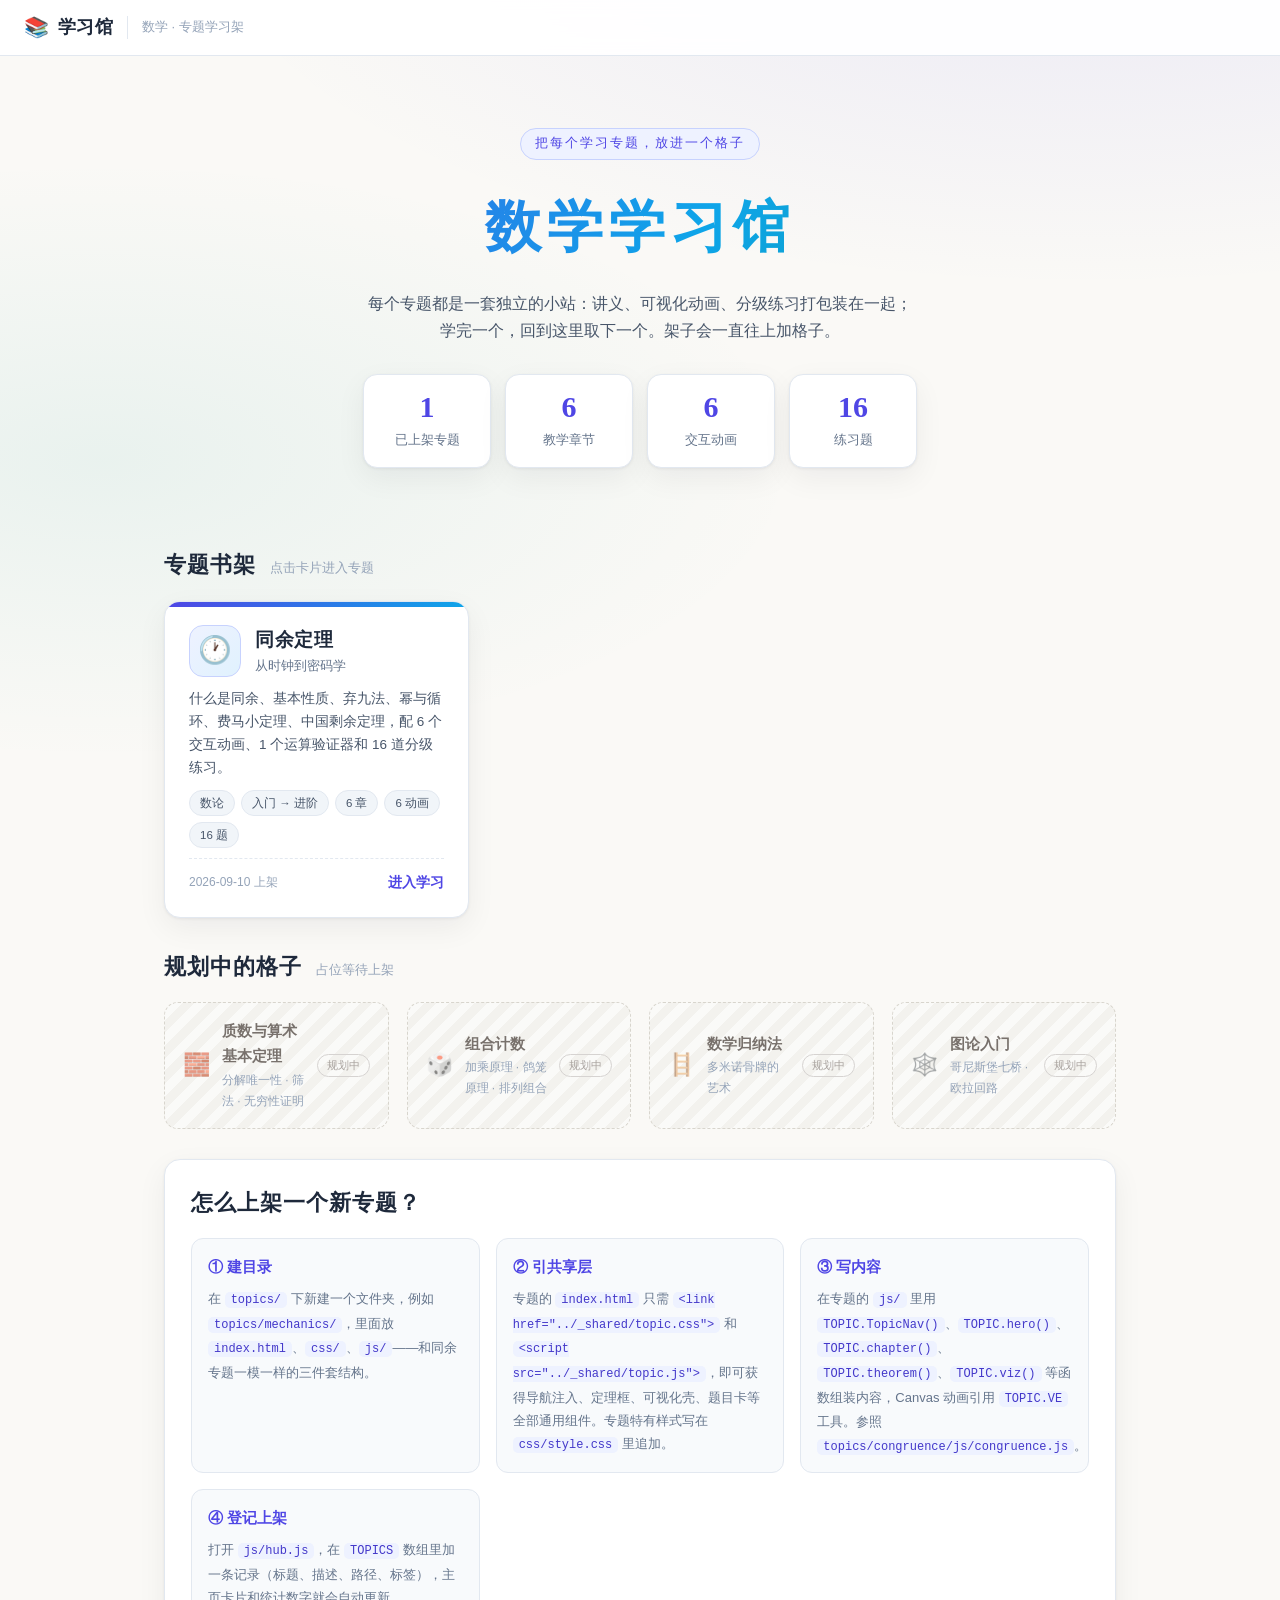
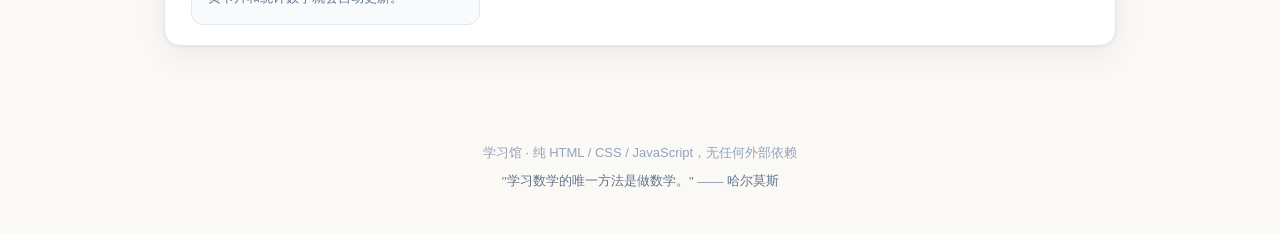
==== index.html @ ccb7c6f9 "学习馆：同余定理交互教学站 - 主界面（专题书架 + 规划位 + 上架指南） - 同余定理专题：6 章 + 6 动画 + 16 题分级练习 - 共享层 topics/_shared/：通用 CSS +" ====
<!DOCTYPE html>
<html lang="zh-CN">
<head>
<meta charset="UTF-8">
<meta name="viewport" content="width=device-width, initial-scale=1.0">
<title>学习馆 · 数学专题学习架</title>
<meta name="description" content="数学专题学习架：每个专题一个格子，讲义、动画、练习装在一起。已上架：同余定理。">
<link rel="stylesheet" href="css/hub.css">
</head>
<body>

<nav class="hubnav">
  <a class="brand" href="index.html"><span class="logo">📚</span> 学习馆</a>
  <span class="tagline">数学 · 专题学习架</span>
</nav>

<header class="hubhero">
  <div class="hero-inner">
    <div class="hero-badge">把每个学习专题，放进一个格子</div>
    <h1>数学学习馆</h1>
    <p class="hero-sub">
      每个专题都是一套独立的小站：讲义、可视化动画、分级练习打包装在一起；
      学完一个，回到这里取下一个。架子会一直往上加格子。
    </p>
    <div class="hubstats" id="hubstats"></div>
  </div>
</header>

<main class="hubmain">

  <!-- ═══ 专题书架 ═══ -->
  <section>
    <div class="sec-head">
      <h2>专题书架</h2>
      <span class="sec-note">点击卡片进入专题</span>
    </div>
    <div class="shelf" id="shelf"></div>
  </section>

  <!-- ═══ 规划中 ═══ -->
  <section>
    <div class="sec-head">
      <h2>规划中的格子</h2>
      <span class="sec-note">占位等待上架</span>
    </div>
    <div class="shelf planned-shelf" id="planned"></div>
  </section>

  <!-- ═══ 上架指南 ═══ -->
  <section class="howto">
    <div class="sec-head">
      <h2>怎么上架一个新专题？</h2>
    </div>
    <div class="howto-steps">
      <div class="howto-step">
        <b>① 建目录</b>
        <p>在 <code>topics/</code> 下新建一个文件夹，例如 <code>topics/mechanics/</code>，里面放 <code>index.html</code>、<code>css/</code>、<code>js/</code>——和同余专题一模一样的三件套结构。</p>
      </div>
      <div class="howto-step">
        <b>② 引共享层</b>
        <p>专题的 <code>index.html</code> 只需 <code>&lt;link href="../_shared/topic.css"&gt;</code> 和 <code>&lt;script src="../_shared/topic.js"&gt;</code>，即可获得导航注入、定理框、可视化壳、题目卡等全部通用组件。专题特有样式写在 <code>css/style.css</code> 里追加。</p>
      </div>
      <div class="howto-step">
        <b>③ 写内容</b>
        <p>在专题的 <code>js/</code> 里用 <code>TOPIC.TopicNav()</code>、<code>TOPIC.hero()</code>、<code>TOPIC.chapter()</code>、<code>TOPIC.theorem()</code>、<code>TOPIC.viz()</code> 等函数组装内容，Canvas 动画引用 <code>TOPIC.VE</code> 工具。参照 <code>topics/congruence/js/congruence.js</code>。</p>
      </div>
      <div class="howto-step">
        <b>④ 登记上架</b>
        <p>打开 <code>js/hub.js</code>，在 <code>TOPICS</code> 数组里加一条记录（标题、描述、路径、标签），主页卡片和统计数字就会自动更新。</p>
      </div>
    </div>
  </section>

</main>

<footer class="hubfoot">
  <p>学习馆 · 纯 HTML / CSS / JavaScript，无任何外部依赖</p>
  <p class="quote">"学习数学的唯一方法是做数学。" —— 哈尔莫斯</p>
</footer>

<script src="js/hub.js"></script>
</body>
</html>
---- css/hub.css ----
/* ═══════════════════════════════════════════════
   学习馆 · 主界面样式
   与专题站同一套纸感教学风格
   ═══════════════════════════════════════════════ */

:root {
  --ink: #1e293b;
  --ink-soft: #475569;
  --paper: #faf9f6;
  --card: #ffffff;
  --line: #e2e8f0;
  --radius: 16px;
  --shadow: 0 1px 3px rgba(15,23,42,.06), 0 10px 30px rgba(15,23,42,.06);
  --sans: -apple-system, BlinkMacSystemFont, "Segoe UI", "PingFang SC", "Hiragino Sans GB", "Microsoft YaHei", sans-serif;
  --serif: Georgia, "Times New Roman", "Songti SC", "SimSun", serif;
}

* { margin: 0; padding: 0; box-sizing: border-box; }
html { scroll-behavior: smooth; }
body {
  font-family: var(--sans);
  color: var(--ink);
  background:
    radial-gradient(900px 380px at 85% -5%, rgba(79,70,229,.09), transparent),
    radial-gradient(700px 300px at 8% 25%, rgba(13,148,136,.07), transparent),
    var(--paper);
  line-height: 1.75; font-size: 16px;
  display: flex; flex-direction: column; min-height: 100vh;
}

/* ───────── 顶栏 ───────── */
.hubnav {
  position: sticky; top: 0; z-index: 100;
  display: flex; align-items: center; gap: 14px;
  padding: 0 24px; height: 56px;
  background: rgba(255,255,255,.92); backdrop-filter: blur(10px);
  border-bottom: 1px solid var(--line);
}
.hubnav .brand {
  font-weight: 800; font-size: 18px; color: var(--ink);
  text-decoration: none; letter-spacing: .5px; display: flex; align-items: center; gap: 8px;
}
.hubnav .logo { font-size: 20px; }
.hubnav .tagline { font-size: 13px; color: #94a3b8; border-left: 1px solid var(--line); padding-left: 14px; }

/* ───────── 首屏 ───────── */
.hubhero { text-align: center; padding: 72px 24px 48px; }
.hero-badge {
  display: inline-block; font-size: 12.5px; letter-spacing: 2px;
  color: #4f46e5; background: #eef2ff; border: 1px solid #c7d2fe;
  padding: 4px 14px; border-radius: 999px; margin-bottom: 18px;
}
.hubhero h1 {
  font-size: clamp(38px, 6vw, 56px); font-weight: 900; letter-spacing: 6px;
  background: linear-gradient(120deg, #4f46e5, #0ea5e9 55%, #0d9488);
  -webkit-background-clip: text; background-clip: text; color: transparent;
}
.hero-sub {
  max-width: 560px; margin: 14px auto 30px; color: var(--ink-soft); font-size: 15.5px;
}
.hubstats {
  display: flex; justify-content: center; gap: 14px; flex-wrap: wrap;
}
.hubstat {
  background: var(--card); border: 1px solid var(--line); border-radius: 14px;
  box-shadow: var(--shadow);
  min-width: 128px; padding: 14px 22px; text-align: center;
}
.hubstat b {
  display: block; font-family: var(--serif); font-size: 30px; color: #4f46e5; line-height: 1.2;
}
.hubstat span { font-size: 12.5px; color: #64748b; }

/* ───────── 主体 ───────── */
.hubmain { flex: 1; max-width: 1000px; width: 100%; margin: 0 auto; padding: 0 24px 30px; }
section { margin: 30px 0; }
.sec-head { display: flex; align-items: baseline; gap: 14px; margin-bottom: 16px; }
.sec-head h2 { font-size: 22px; letter-spacing: 1px; }
.sec-note { font-size: 12.5px; color: #94a3b8; }

/* ───────── 书架卡片 ───────── */
.shelf {
  display: grid; grid-template-columns: repeat(auto-fill, minmax(290px, 1fr));
  gap: 18px;
}
.topic-card {
  position: relative; display: flex; flex-direction: column; gap: 10px;
  background: var(--card); border: 1px solid var(--line); border-radius: var(--radius);
  box-shadow: var(--shadow); padding: 22px 24px; text-decoration: none; color: var(--ink);
  transition: transform .18s, box-shadow .18s, border-color .18s;
  overflow: hidden;
}
.topic-card::before {
  content: ''; position: absolute; inset: 0 0 auto 0; height: 5px;
  background: linear-gradient(90deg, var(--tc1), var(--tc2));
}
.topic-card:hover { transform: translateY(-4px); box-shadow: 0 14px 34px rgba(79,70,229,.15); border-color: #c7d2fe; }

.tc-top { display: flex; align-items: center; gap: 14px; }
.tc-icon {
  width: 52px; height: 52px; border-radius: 14px; flex: none;
  display: flex; align-items: center; justify-content: center; font-size: 27px;
  background: linear-gradient(135deg, var(--tc1-soft), var(--tc2-soft));
  border: 1px solid var(--tc-line);
}
.tc-title-wrap { min-width: 0; }
.tc-title { font-size: 18.5px; font-weight: 800; letter-spacing: .5px; }
.tc-sub { font-size: 12.5px; color: #64748b; white-space: nowrap; overflow: hidden; text-overflow: ellipsis; }
.tc-desc { font-size: 13.5px; color: #475569; line-height: 1.7; }
.tc-tags { display: flex; flex-wrap: wrap; gap: 6px; }
.tc-tag {
  font-size: 11.5px; padding: 2px 10px; border-radius: 999px;
  background: #f1f5f9; color: #475569; border: 1px solid #e2e8f0;
}
.tc-foot {
  margin-top: auto; padding-top: 12px; border-top: 1px dashed var(--line);
  display: flex; align-items: center; justify-content: space-between;
}
.tc-date { font-size: 12px; color: #94a3b8; }
.tc-enter { font-size: 13.5px; font-weight: 700; color: var(--tc1); }
.topic-card:hover .tc-enter::after { content: ' →'; }

/* ───────── 规划中的占位卡 ───────── */
.planned-shelf { grid-template-columns: repeat(auto-fill, minmax(220px, 1fr)); }
.plan-card {
  display: flex; align-items: center; gap: 12px;
  background: repeating-linear-gradient(-45deg, #fafaf8, #fafaf8 9px, #f3f2ee 9px, #f3f2ee 18px);
  border: 1.5px dashed #d8d5cd; border-radius: 14px; padding: 16px 18px;
  color: #94a3b8;
}
.plan-ico { font-size: 22px; opacity: .55; }
.plan-title { font-size: 14.5px; font-weight: 700; color: #78716c; }
.plan-desc { font-size: 12px; }
.plan-badge {
  margin-left: auto; font-size: 10.5px; color: #a8a29e;
  border: 1px solid #d6d3d1; border-radius: 999px; padding: 1px 9px; white-space: nowrap;
}

/* ───────── 上架指南 ───────── */
.howto { background: var(--card); border: 1px solid var(--line); border-radius: var(--radius); box-shadow: var(--shadow); padding: 24px 26px 20px; }
.howto-steps { display: grid; grid-template-columns: repeat(auto-fit, minmax(240px, 1fr)); gap: 16px; }
.howto-step { background: #f8fafc; border: 1px solid var(--line); border-radius: 12px; padding: 14px 16px; }
.howto-step b { color: #4f46e5; font-size: 14.5px; }
.howto-step p { font-size: 13px; color: #64748b; margin-top: 6px; line-height: 1.8; }
.howto-step code {
  font-family: ui-monospace, SFMono-Regular, Menlo, monospace;
  font-size: 12px; background: #eef2ff; color: #4338ca;
  padding: 1px 6px; border-radius: 5px;
}

/* ───────── 页脚 ───────── */
.hubfoot { text-align: center; color: #94a3b8; font-size: 13px; padding: 36px 20px 48px; }
.hubfoot .quote { margin-top: 6px; font-family: var(--serif); color: #64748b; }

/* ───────── 响应式 ───────── */
@media (max-width: 560px) {
  .hubnav { padding: 0 14px; }
  .hubnav .tagline { display: none; }
  .hubhero { padding: 48px 16px 32px; }
  .hubstat { min-width: 104px; padding: 10px 14px; }
  .hubstat b { font-size: 24px; }
  .shelf { grid-template-columns: 1fr; }
  .hubmain { padding: 0 16px 20px; }
}
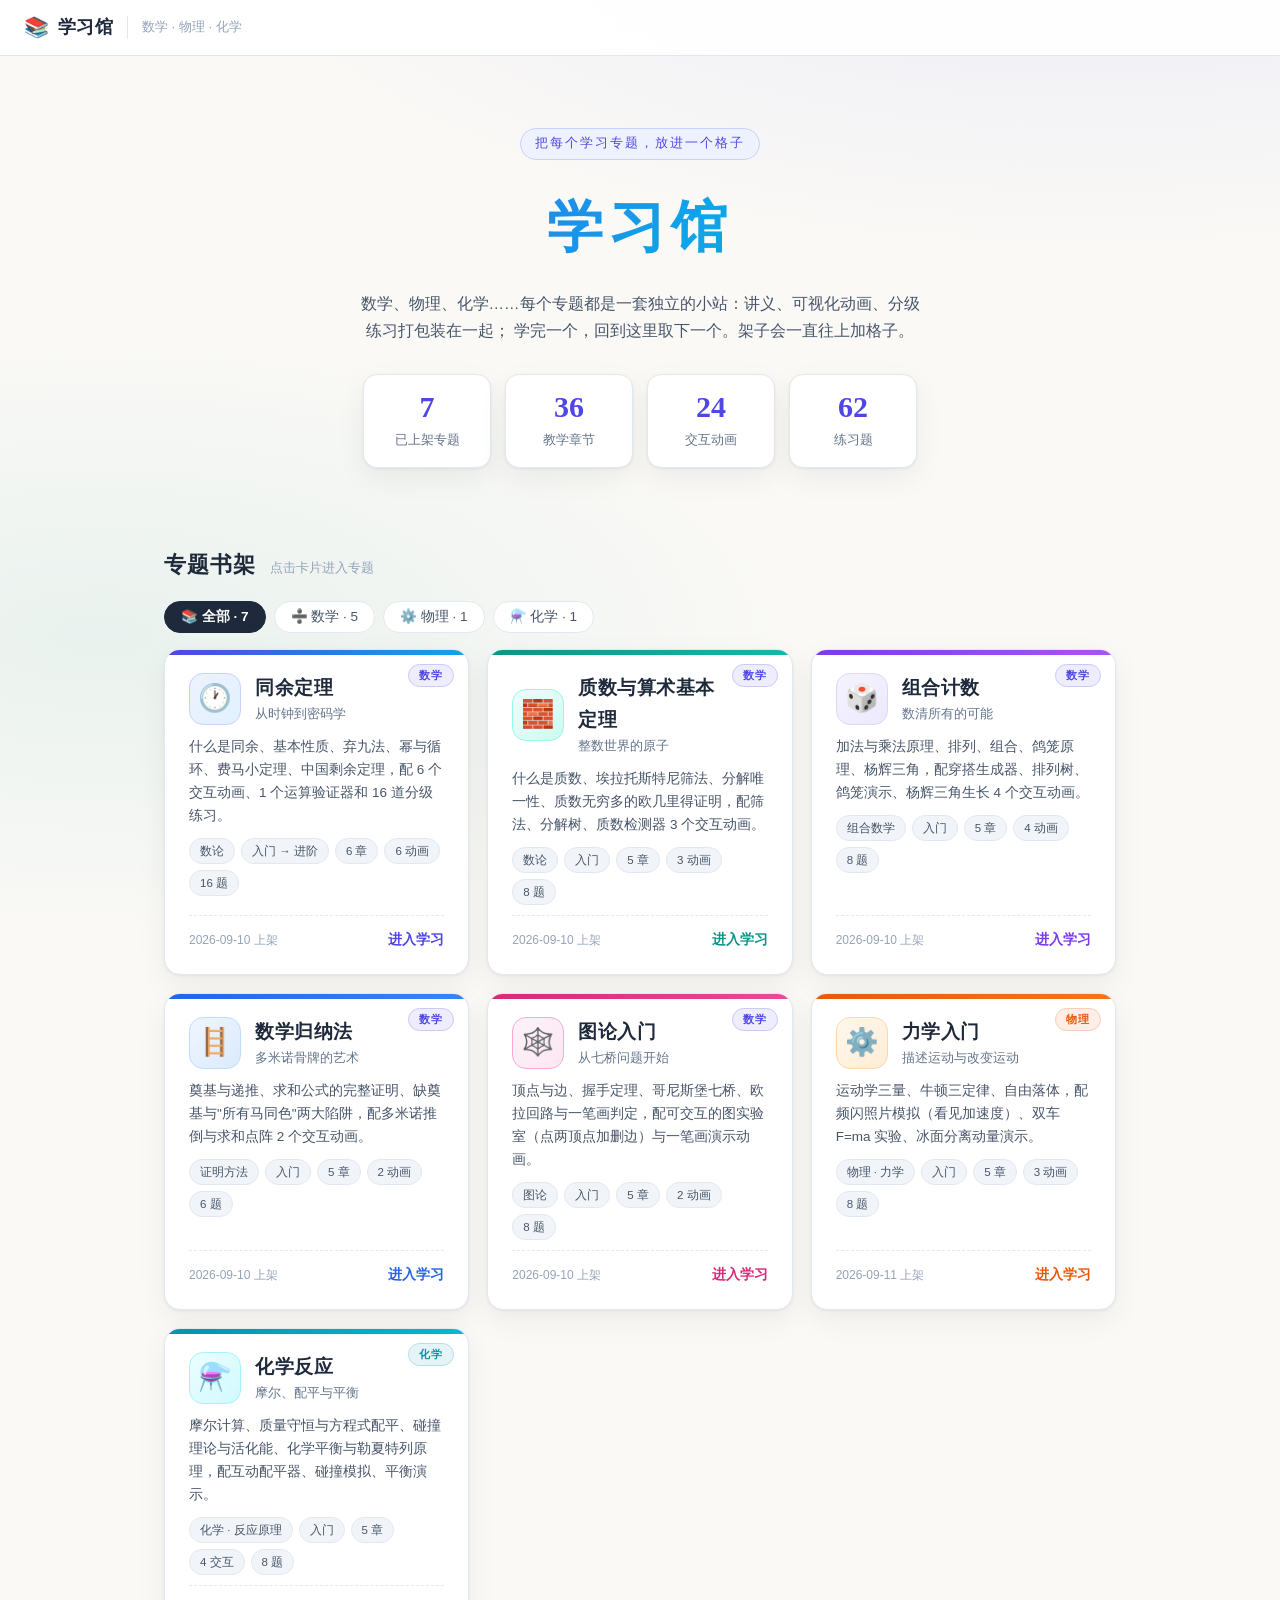
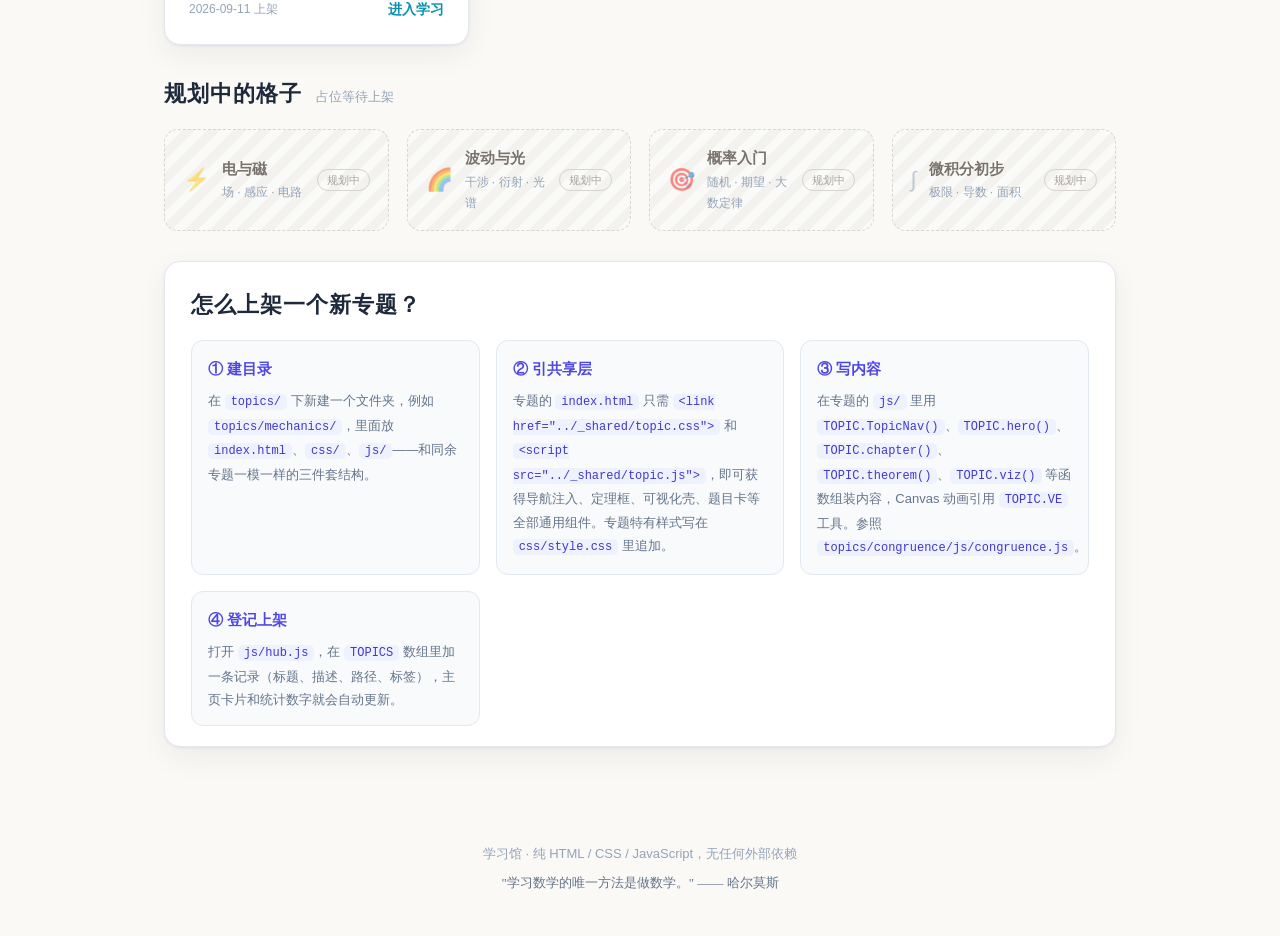
==== commit 12dc95fd: "主页去数学化：标题改'学习馆'，书架加学科筛选 tab - 大标题/页面标题/导航 tagline 改为覆盖数学·物理·化学 - 书架顶部新增筛选 tab（全部/数学/物理/化学，带数量），点击即时过" ====
--- a/index.html
+++ b/index.html
@@ -3,23 +3,23 @@
 <head>
 <meta charset="UTF-8">
 <meta name="viewport" content="width=device-width, initial-scale=1.0">
-<title>学习馆 · 数学专题学习架</title>
-<meta name="description" content="数学专题学习架：每个专题一个格子，讲义、动画、练习装在一起。已上架：同余定理。">
+<title>学习馆 · 数学物理化学专题学习架</title>
+<meta name="description" content="专题学习架：数学、物理、化学，每个专题一个格子，讲义、动画、练习装在一起。">
 <link rel="stylesheet" href="css/hub.css">
 </head>
 <body>
 
 <nav class="hubnav">
   <a class="brand" href="index.html"><span class="logo">📚</span> 学习馆</a>
-  <span class="tagline">数学 · 专题学习架</span>
+  <span class="tagline">数学 · 物理 · 化学</span>
 </nav>
 
 <header class="hubhero">
   <div class="hero-inner">
     <div class="hero-badge">把每个学习专题，放进一个格子</div>
-    <h1>数学学习馆</h1>
+    <h1>学习馆</h1>
     <p class="hero-sub">
-      每个专题都是一套独立的小站：讲义、可视化动画、分级练习打包装在一起；
+      数学、物理、化学……每个专题都是一套独立的小站：讲义、可视化动画、分级练习打包装在一起；
       学完一个，回到这里取下一个。架子会一直往上加格子。
     </p>
     <div class="hubstats" id="hubstats"></div>
@@ -34,6 +34,7 @@
       <h2>专题书架</h2>
       <span class="sec-note">点击卡片进入专题</span>
     </div>
+    <div class="shelf-tabs" id="shelfTabs"></div>
     <div class="shelf" id="shelf"></div>
   </section>
 
--- a/css/hub.css
+++ b/css/hub.css
@@ -79,6 +79,16 @@
 .sec-note { font-size: 12.5px; color: #94a3b8; }
 
 /* ───────── 书架卡片 ───────── */
+.shelf-tabs { display: flex; flex-wrap: wrap; gap: 8px; margin-bottom: 16px; }
+.shelf-tabs button {
+  border: 1px solid var(--line); background: #fff; border-radius: 999px;
+  padding: 6px 16px; font-size: 13.5px; cursor: pointer; color: #475569;
+  font-family: var(--sans); transition: all .15s;
+}
+.shelf-tabs button:hover { border-color: #a5b4fc; color: #4f46e5; }
+.shelf-tabs button.on {
+  background: #1e293b; border-color: #1e293b; color: #fff; font-weight: 600;
+}
 .shelf {
   display: grid; grid-template-columns: repeat(auto-fill, minmax(290px, 1fr));
   gap: 18px;
@@ -96,7 +106,15 @@
 }
 .topic-card:hover { transform: translateY(-4px); box-shadow: 0 14px 34px rgba(79,70,229,.15); border-color: #c7d2fe; }
 
-.tc-top { display: flex; align-items: center; gap: 14px; }
+.tc-subject {
+  position: absolute; top: 14px; right: 14px;
+  font-size: 11px; font-weight: 700; letter-spacing: 1px;
+  color: var(--tc-sub, #64748b);
+  background: color-mix(in srgb, var(--tc-sub, #64748b) 10%, white);
+  border: 1px solid color-mix(in srgb, var(--tc-sub, #64748b) 30%, white);
+  border-radius: 999px; padding: 1px 10px;
+}
+.tc-top { display: flex; align-items: center; gap: 14px; padding-right: 52px; }
 .tc-icon {
   width: 52px; height: 52px; border-radius: 14px; flex: none;
   display: flex; align-items: center; justify-content: center; font-size: 27px;
